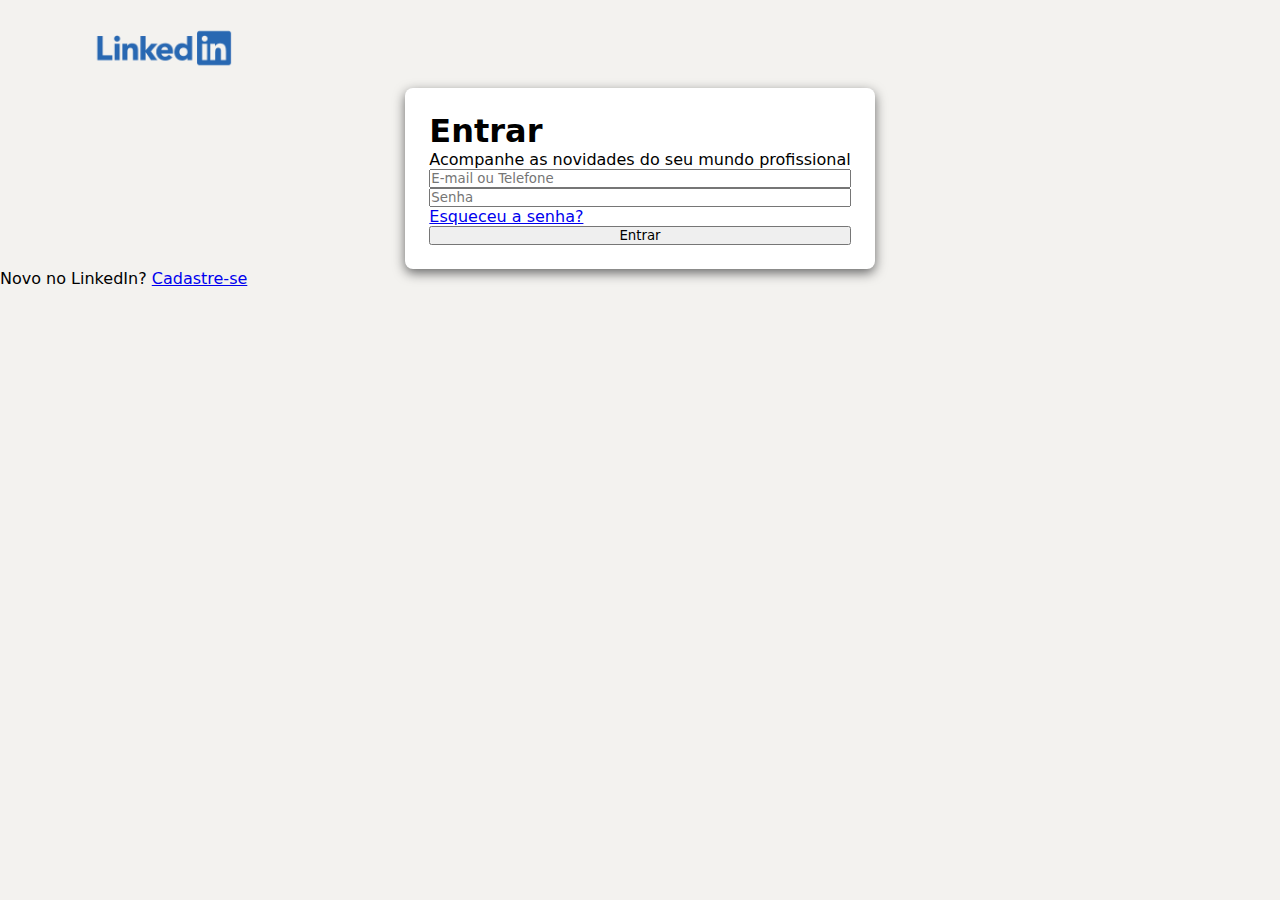
==== index.html @ 96ec1372 "Conclusão da página de cadastro + início no desenvolvimento da página de login" ====
<!DOCTYPE html>
<html lang="pt-br">

<head>
    <meta charset="UTF-8">
    <meta http-equiv="X-UA-Compatible" content="IE=edge" />
    <meta name="viewport" content="width=device-width, initial-scale=1.0" />

    <!-- ICON LINKEDIN - ABA -->
    <link rel="shortcut icon" href="assets/images/icon.ico" type="image/x-icon" />

    <!-- CSS EXTERNO -->
    <link rel="stylesheet" href="assets/css/login.css">

    <title>Entrar ou Cadastrar-se no LinkedIn | LinkedIn</title>
</head>

<body>

    <header>
        <div class="container">
            <img src="../assets/images/logo.png" alt="Logo LinkedIn">
        </div>
    </header>


    <section id="login">

        <form action="">

            <h1>Entrar</h1>
            <p>Acompanhe as novidades do seu mundo profissional</p>

            <input type="text" name="user" placeholder="E-mail ou Telefone" required />
            <input type="password" name="password" placeholder="Senha" required />

            <a href="#">Esqueceu a senha?</a>

            <input type="submit" value="Entrar" />

        </form>


    </section>

<span>Novo no LinkedIn? <a href="pages/cadastro.html">Cadastre-se</a></span>


</body>

</html>
---- assets/css/login.css ----
:root {
    --bg-color: #f3f2ef;
    --blue-logo: #0A66C2;
    --blue-hover: #004182;
    --color-error: #D13241;
    --color-success: #269E41;
    --color-border: #666666;
    --color-line: #cdcfd2;
}

* {
    margin: 0;
    padding: 0;
    box-sizing: border-box;
    font-family: system-ui, -apple-system, BlinkMacSystemFont, 'Segoe UI', Roboto, Oxygen, Ubuntu, Cantarell, 'Open Sans', 'Helvetica Neue', sans-serif;
}

html {
    font-size: 62.5%;
}

body {
    font-size: 1.6rem;
    background-color: var(--bg-color);
}

/* TAMANHO PADRÃO */
.container {
    display: flex;
    width: 109.4rem;

}

/* ALINHA O CONTEÚDO AO CENTRO */
header {
    display: flex;
    justify-content: center;
}

header img {
    width: 14rem;
}


/* SEÇÃO LOGIN */
#login {
    display: flex;
    justify-content: center;
}

form {
    display: flex;
    flex-direction: column;
    background-color: #fff;

    padding: 2.4rem;
    border-radius: 0.8rem;

    box-shadow: 0 0.4rem 1.2rem var(--color-border);
    /* 0 4px 12px rgb(0 0 0 / 15%); */
}
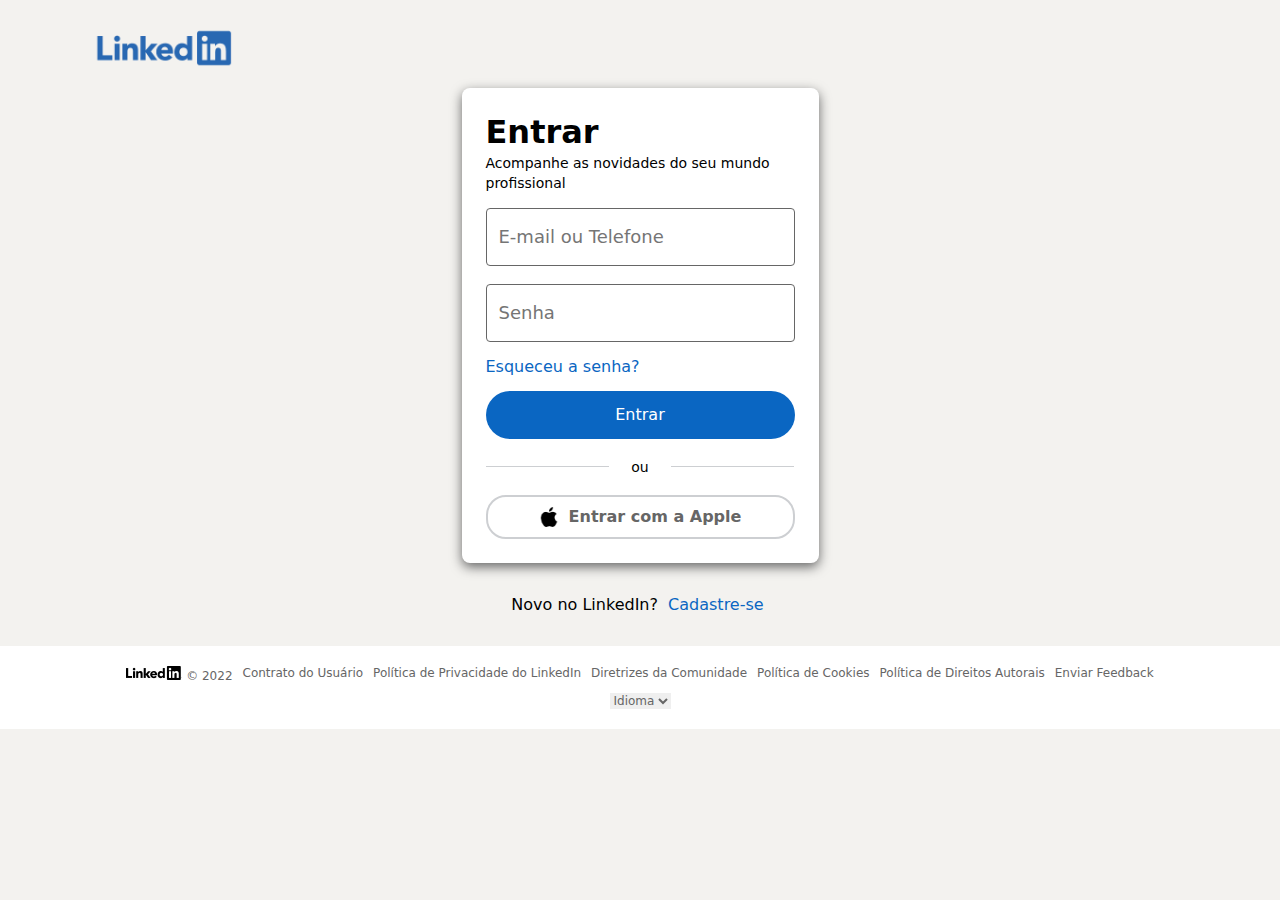
==== commit 3f2b03c9: "Ajustes no formulário e desenvolvimento do footer" ====
--- a/index.html
+++ b/index.html
@@ -4,7 +4,7 @@
 <head>
     <meta charset="UTF-8">
     <meta http-equiv="X-UA-Compatible" content="IE=edge" />
-    <meta name="viewport" content="width=device-width, initial-scale=1.0" />
+    <meta name="viewport" content="width=device-width, user-scalable=0" />
 
     <!-- ICON LINKEDIN - ABA -->
     <link rel="shortcut icon" href="assets/images/icon.ico" type="image/x-icon" />
@@ -19,31 +19,110 @@
 
     <header>
         <div class="container">
-            <img src="../assets/images/logo.png" alt="Logo LinkedIn">
+            <img src="assets/images/logo.png" alt="Logo LinkedIn">
         </div>
     </header>
 
 
     <section id="login">
 
-        <form action="">
 
-            <h1>Entrar</h1>
-            <p>Acompanhe as novidades do seu mundo profissional</p>
+        <div class="logar">
 
-            <input type="text" name="user" placeholder="E-mail ou Telefone" required />
-            <input type="password" name="password" placeholder="Senha" required />
+            <form action="">
 
-            <a href="#">Esqueceu a senha?</a>
+                <h1>Entrar</h1>
+                <p>Acompanhe as novidades do seu mundo profissional</p>
 
-            <input type="submit" value="Entrar" />
+                <input type="text" name="user" placeholder="E-mail ou Telefone" required />
+                <input type="password" name="password" placeholder="Senha" minlength="6" maxlength="20" required />
 
-        </form>
+                <a href="#" class="forgot-password">Esqueceu a senha?</a>
 
+                <input type="submit" value="Entrar" />
+
+            </form>
+
+
+
+            <div class="option">
+                <span class="line"></span>
+                <span>ou</span>
+                <span class="line"></span>
+            </div>
+
+            <div class="login">
+                <a href="#" class="apple">
+                    <div>
+                        <img src="../assets/images/apple-icon.png" alt="logo Apple" /> <span>Entrar com a Apple</span>
+                    </div>
+                </a>
+
+            </div>
+
+
+
+        </div>
 
     </section>
 
-<span>Novo no LinkedIn? <a href="pages/cadastro.html">Cadastre-se</a></span>
+    <div class="register">Novo no LinkedIn? <a href="pages/cadastro.html">Cadastre-se</a></div>
+
+
+    <footer>
+
+        <div class="container">
+
+            <nav>
+                <ul>
+
+                    <div class="logo-black-linkedin">
+
+                        <img src="../assets/images/linkedin-black.png" alt="Logo Linkedin Black">
+                        &copy; 2022
+
+                    </div>
+
+                    <a href="#">
+                        <li>Contrato do Usuário</li>
+                    </a>
+
+                    <a href="#">
+                        <li>Política de Privacidade do LinkedIn</li>
+                    </a>
+
+                    <a href="#">
+                        <li>Diretrizes da Comunidade</li>
+                    </a>
+
+                    <a href="#">
+                        <li>Política de Cookies</li>
+                    </a>
+
+                    <a href="#">
+                        <li>Política de Direitos Autorais</li>
+                    </a>
+
+                    <a href="#">
+                        <li>Enviar Feedback</li>
+                    </a>
+
+                    <select name="language">
+                        <option value="">Idioma</option>
+                    </select>
+
+                </ul>
+
+
+            </nav>
+
+
+        </div>
+
+
+
+    </footer>
+
 
 
 </body>
--- a/assets/css/login.css
+++ b/assets/css/login.css
@@ -13,6 +13,8 @@
     padding: 0;
     box-sizing: border-box;
     font-family: system-ui, -apple-system, BlinkMacSystemFont, 'Segoe UI', Roboto, Oxygen, Ubuntu, Cantarell, 'Open Sans', 'Helvetica Neue', sans-serif;
+
+    text-decoration: none;
 }
 
 html {
@@ -46,16 +48,273 @@
 #login {
     display: flex;
     justify-content: center;
-}
-
-form {
-    display: flex;
+    align-items: center;
     flex-direction: column;
+}
+
+/* DIV QUE ENGLOBA O FORM E ENTRAR COM APPLE */
+#login .logar {
+    max-width: 35.7rem;
     background-color: #fff;
-
     padding: 2.4rem;
     border-radius: 0.8rem;
 
     box-shadow: 0 0.4rem 1.2rem var(--color-border);
-    /* 0 4px 12px rgb(0 0 0 / 15%); */
-}+
+}
+
+
+form {
+    display: flex;
+    flex-direction: column;
+}
+
+form h1 {
+    font-size: 3.2rem;
+    line-height: 4rem;
+    margin-bottom: 0.1rem;
+}
+
+form p {
+    font-size: 1.4rem;
+    line-height: 2rem;
+    margin-bottom: 1.5rem;
+}
+
+/* FORMATA TODOS OS INPUTS*/
+[name="user"],
+[name="password"] {
+    font-size: 1.8rem;
+    height: 5.2rem;
+    padding: 2.8rem 1.2rem;
+    margin-bottom: 1.8rem;
+
+    border: 0.1rem solid var(--color-border);
+    border-radius: 0.4rem;
+
+}
+
+[name="password"] {
+    margin-bottom: 0;
+}
+
+
+form .forgot-password {
+    font-size: 1.6rem;
+    font-weight: 500;
+    padding: 0.5rem;
+    margin-top: 1rem;
+    margin-bottom: 1rem;
+    margin-left: -0.5rem;
+
+    color: var(--blue-logo);
+}
+
+form a.forgot-password:hover {
+    text-decoration: underline;
+    width: max-content;
+    padding: 0.5rem;
+    border-radius: 1rem;
+    background-color: #d0e8ff;
+
+}
+
+/* BOTÃO DE ENTRAR */
+input[type=submit] {
+    background-color: var(--blue-logo);
+    color: #fff;
+    font-size: 1.6rem;
+    font-weight: 400;
+    width: 100%;
+    height: 4.8rem;
+    margin: 0;
+    border: none;
+    border-radius: 2.4rem;
+    cursor: pointer;
+}
+
+input[type=submit]:hover {
+    background-color: var(--blue-hover);
+}
+
+
+
+/* ÁREA QUE MOSTRA O TEXTO "OU" COM DUAS UMA LINHA EM CADA LADO */
+.logar .option {
+    width: 100%;
+    display: flex;
+    justify-content: space-between;
+    align-items: center;
+    font-size: 1.4rem;
+    margin-top: 2rem;
+    margin-bottom: 2rem;
+
+}
+
+.option span {
+    flex: 1;
+    text-align: center;
+}
+
+#login span.line {
+    flex: 2;
+    background-color: var(--color-line);
+    height: 0.1rem;
+}
+
+
+/* LOGIN COM APPLE */
+.login a.apple {
+    text-decoration: none;
+    color: var(--color-border);
+    font-weight: bold;
+
+    width: 100%;
+    margin-top: 3rem;
+    margin-bottom: 2.5rem;
+}
+
+a.apple img {
+    width: 2rem;
+    margin-right: 1rem;
+}
+
+a.apple div {
+    display: flex;
+    justify-content: center;
+    align-items: center;
+
+    font-size: 1.6rem;
+    border: 0.2rem solid var(--color-line);
+    border-radius: 2rem;
+    padding: 1rem;
+
+    transition: all 0.2s;
+}
+
+.login a.apple div:hover {
+    color: var(--blue-hover);
+    border: 0.2rem solid rgba(0, 0, 0, 0.4);
+}
+
+.register {
+    margin-top: 3.2rem;
+    margin-bottom: 3.2rem;
+    text-align: center;
+
+}
+
+.register a {
+    padding: 0.5rem;
+    color: var(--blue-logo);
+    font-weight: 500;
+    font-size: 1.6rem;
+}
+
+.register a:hover {
+    padding: 0.5rem;
+    border-radius: 1rem;
+    background-color: #d0e8ff;
+}
+
+
+/* RODAPÉ */
+footer {
+    display: flex;
+    justify-content: center;
+
+    background-color: #fff;
+    padding: 2rem;
+
+}
+
+
+ul .logo-black-linkedin {
+    font-size: 1.2rem;
+    color: var(--color-border);
+
+}
+
+
+.container nav {
+    width: 100%;
+}
+
+/* ORGANIZAÇÃO DOS LINKS */
+.container ul {
+
+    display: flex;
+    justify-content: center;
+    flex-wrap: wrap;
+
+    gap: 1rem;
+
+}
+
+
+.container li,
+a,
+select {
+    list-style-type: none;
+    text-decoration: none;
+
+    font-size: 1.2rem;
+    color: var(--color-border);
+
+}
+
+.container li:hover,
+a:hover,
+select:hover {
+    text-decoration: underline;
+    color: var(--blue-logo);
+
+}
+
+ul select {
+    border: none;
+    cursor: pointer;
+
+}
+
+
+/* RESPONSIVIDADE */
+
+@media (max-width: 1115px) {
+
+    html {
+        font-size: 60%;
+    }
+
+    header img {
+        padding-left: 2.4rem;
+    }
+
+}
+
+
+@media (max-width: 770px) {
+
+    footer {
+        display: none;
+    }
+
+    body {
+        background-color: transparent;
+    }
+
+ }
+
+
+
+@media (max-width: 600px) {
+
+    html {
+        font-size: 55%;
+    }
+
+    #login .logar {
+        box-shadow: none;
+    }
+
+} 